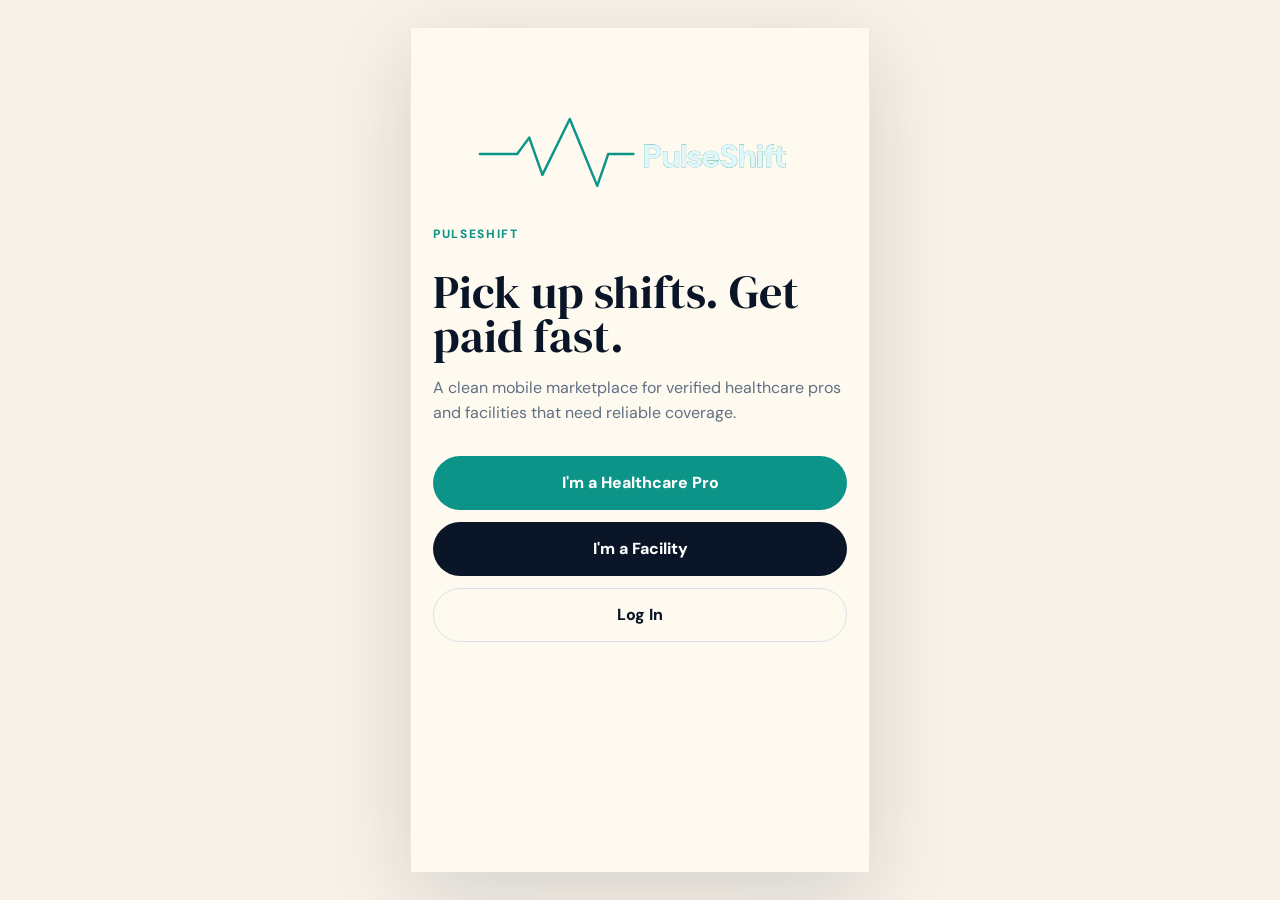
==== brand/index.html @ ff4b1d69 "Add branded PulseShift mobile web app" ====
<!doctype html>
<html lang="en">
  <head>
    <meta charset="utf-8" />
    <meta name="viewport" content="width=device-width, initial-scale=1, viewport-fit=cover" />
    <title>PulseShift</title>
    <meta name="theme-color" content="#0a1628" />
    <link rel="preconnect" href="https://fonts.googleapis.com" />
    <link rel="preconnect" href="https://fonts.gstatic.com" crossorigin />
    <link href="https://fonts.googleapis.com/css2?family=DM+Sans:wght@400;500;700;800&family=DM+Serif+Display&display=swap" rel="stylesheet" />
    <style>
      :root {
        --cream: #f7f2e8;
        --paper: #fffaf0;
        --navy: #0a1628;
        --teal: #0d9488;
        --teal-soft: #d9f3f0;
        --red: #d95f5f;
        --ink-soft: #607083;
        --line: #d9e1e7;
      }
      * { box-sizing: border-box; }
      body {
        margin: 0;
        min-height: 100vh;
        background: var(--cream);
        color: var(--navy);
        font-family: "DM Sans", system-ui, -apple-system, BlinkMacSystemFont, "Segoe UI", sans-serif;
      }
      button, input, select, textarea { font: inherit; }
      .app {
        width: min(460px, 100%);
        min-height: 100vh;
        margin: 0 auto;
        background: var(--paper);
        border-inline: 1px solid rgba(10, 22, 40, 0.08);
        box-shadow: 0 24px 80px rgba(10, 22, 40, 0.14);
      }
      .screen { min-height: 100vh; padding: 28px 22px 96px; }
      .logo { display: block; width: min(340px, 92%); height: auto; }
      .logo.hero { margin: 52px auto 30px; }
      .logo.small { width: 188px; }
      .logo-line { fill: none; stroke: var(--teal); stroke-width: 4.5; stroke-linecap: round; stroke-linejoin: round; }
      .logo-word {
        fill: #dff7fb;
        stroke: var(--teal);
        stroke-width: 0.7;
        paint-order: stroke;
        font-family: "DM Sans", system-ui, sans-serif;
        font-size: 58px;
        font-weight: 800;
        letter-spacing: 0;
      }
      .eyebrow { color: var(--teal); font-size: 12px; font-weight: 800; letter-spacing: 0.14em; text-transform: uppercase; }
      h1, h2, h3, p { margin-block: 0; }
      h1 { margin-top: 10px; font-family: "DM Serif Display", Georgia, serif; font-size: 46px; line-height: 0.96; font-weight: 400; }
      h2 { font-family: "DM Serif Display", Georgia, serif; font-size: 32px; line-height: 1; font-weight: 400; }
      .muted { color: var(--ink-soft); line-height: 1.55; }
      .stack { display: grid; gap: 14px; }
      .hero-copy { gap: 18px; }
      .actions { display: grid; gap: 12px; margin-top: 30px; }
      .btn {
        width: 100%;
        min-height: 54px;
        border: 0;
        border-radius: 999px;
        padding: 0 20px;
        background: var(--teal);
        color: white;
        font-weight: 800;
        cursor: pointer;
      }
      .btn.secondary { background: var(--navy); }
      .btn.ghost { background: transparent; color: var(--navy); border: 1px solid var(--line); }
      .topbar { display: flex; align-items: center; justify-content: space-between; gap: 12px; margin-bottom: 26px; }
      .avatar { width: 42px; height: 42px; border-radius: 50%; display: grid; place-items: center; background: var(--navy); color: white; font-weight: 800; }
      .section-head { display: flex; justify-content: space-between; align-items: end; gap: 12px; margin-bottom: 16px; }
      .pill { display: inline-flex; align-items: center; min-height: 30px; border-radius: 999px; padding: 0 12px; background: var(--teal-soft); color: var(--teal); font-size: 12px; font-weight: 800; }
      .pill.urgent { background: #ffe9e9; color: var(--red); }
      .card { border: 1px solid var(--line); border-radius: 8px; background: white; padding: 18px; box-shadow: 0 14px 32px rgba(10, 22, 40, 0.08); }
      .shift-card { display: grid; gap: 18px; }
      .shift-main { display: flex; justify-content: space-between; gap: 16px; }
      .shift-title { font-size: 18px; font-weight: 800; }
      .meta { color: var(--ink-soft); font-size: 14px; line-height: 1.45; }
      .shift-foot { display: flex; justify-content: space-between; align-items: center; gap: 14px; }
      .rate { color: var(--navy); font-size: 22px; font-weight: 800; }
      .tabs {
        position: fixed;
        left: 50%;
        bottom: 0;
        width: min(460px, 100%);
        transform: translateX(-50%);
        display: grid;
        grid-template-columns: repeat(3, 1fr);
        gap: 8px;
        padding: 10px 12px calc(10px + env(safe-area-inset-bottom));
        background: rgba(255, 250, 240, 0.96);
        border-top: 1px solid var(--line);
        backdrop-filter: blur(14px);
      }
      .tab { min-height: 48px; border: 0; border-radius: 8px; color: var(--ink-soft); background: transparent; font-size: 12px; font-weight: 800; cursor: pointer; }
      .tab.active { background: var(--navy); color: white; }
      .grid-2 { display: grid; grid-template-columns: 1fr 1fr; gap: 12px; }
      .metric { display: grid; gap: 6px; }
      .metric strong { font-size: 24px; }
      .field { display: grid; gap: 7px; }
      label { color: var(--navy); font-size: 13px; font-weight: 800; }
      input, select, textarea { width: 100%; border: 1px solid var(--line); border-radius: 8px; background: white; color: var(--navy); padding: 14px; outline-color: var(--teal); }
      textarea { min-height: 92px; resize: vertical; }
      .status-row { display: flex; justify-content: space-between; align-items: center; gap: 12px; padding-block: 12px; border-bottom: 1px solid var(--line); }
      .status-row:last-child { border-bottom: 0; }
      @media (min-width: 760px) {
        body { padding-block: 28px; }
        .app, .screen { min-height: calc(100vh - 56px); }
      }
    </style>
  </head>
  <body>
    <div id="app" class="app"></div>
    <script>
      const roles = ["RN", "LPN", "CNA", "MA", "PCT", "Phlebotomist", "RadTech", "EMT"];
      const shifts = [
        { id: "s1", facility: "Northline Medical Center", role: "RN", time: "Today, 2:54 PM - 10:54 PM", rate: 68, distance: "3.1 mi", urgent: true, address: "440 Lakeview Ave" },
        { id: "s2", facility: "Harbor Urgent Care", role: "RN", time: "Tomorrow, 7:00 AM - 3:00 PM", rate: 62, distance: "6.4 mi", urgent: false, address: "1188 Harbor Rd" },
        { id: "s3", facility: "Greenway Surgery Center", role: "RN", time: "Fri, 6:00 PM - 2:00 AM", rate: 74, distance: "8.9 mi", urgent: false, address: "72 Greenway Blvd" }
      ];
      const state = {
        screen: "home",
        tab: "shifts",
        userType: "worker",
        role: "RN",
        claimed: JSON.parse(localStorage.getItem("pulseshift_claimed") || "[]")
      };
      const app = document.getElementById("app");
      function logo(className = "") {
        return `
          <svg class="logo ${className}" viewBox="0 0 620 160" role="img" aria-label="PulseShift logo">
            <path class="logo-line" d="M18 84 H86 L108 54 L132 122 L182 20 L232 142 L252 84 H298" />
            <text class="logo-word" x="316" y="108">PulseShift</text>
          </svg>
        `;
      }
      function setScreen(screen, tab) { state.screen = screen; if (tab) state.tab = tab; render(); }
      function saveClaim(id) {
        if (!state.claimed.includes(id)) {
          state.claimed.push(id);
          localStorage.setItem("pulseshift_claimed", JSON.stringify(state.claimed));
        }
      }
      function layout(content, tabs = "") { app.innerHTML = `<main class="screen">${content}</main>${tabs}`; }
      function workerTabs() {
        return `<nav class="tabs" aria-label="Worker navigation"><button class="tab ${state.tab === "shifts" ? "active" : ""}" onclick="setScreen('worker','shifts')">Shifts</button><button class="tab ${state.tab === "mine" ? "active" : ""}" onclick="setScreen('worker','mine')">My Shifts</button><button class="tab ${state.tab === "profile" ? "active" : ""}" onclick="setScreen('worker','profile')">Profile</button></nav>`;
      }
      function facilityTabs() {
        return `<nav class="tabs" aria-label="Facility navigation"><button class="tab ${state.tab === "post" ? "active" : ""}" onclick="setScreen('facility','post')">Post</button><button class="tab ${state.tab === "posted" ? "active" : ""}" onclick="setScreen('facility','posted')">My Shifts</button><button class="tab ${state.tab === "account" ? "active" : ""}" onclick="setScreen('facility','account')">Account</button></nav>`;
      }
      function topbar(subtitle = "Healthcare shift marketplace") {
        return `<header class="topbar"><div>${logo("small")}</div><div class="avatar">${state.userType === "worker" ? state.role : "F"}</div></header><p class="eyebrow">${subtitle}</p>`;
      }
      function shiftCard(shift, detail = false) {
        return `<article class="card shift-card"><div class="shift-main"><div><p class="shift-title">${shift.facility}</p><p class="meta">${shift.time}<br>${shift.address}</p></div>${shift.urgent ? `<span class="pill urgent">Urgent</span>` : ""}</div><div class="shift-foot"><span class="pill">${shift.role}</span><strong class="rate">$${shift.rate}/hr</strong><span class="meta">${shift.distance}</span></div>${detail ? `<button class="btn" onclick="claimShift('${shift.id}')">Claim Shift</button>` : `<button class="btn ghost" onclick="setScreen('detail-${shift.id}')">View Details</button>`}</article>`;
      }
      function claimShift(id) { saveClaim(id); setScreen("worker", "mine"); }
      function renderHome() {
        layout(`${logo("hero")}<section class="stack hero-copy"><p class="eyebrow">PulseShift</p><h1>Pick up shifts. Get paid fast.</h1><p class="muted">A clean mobile marketplace for verified healthcare pros and facilities that need reliable coverage.</p></section><div class="actions"><button class="btn" onclick="state.userType='worker'; setScreen('worker','shifts')">I'm a Healthcare Pro</button><button class="btn secondary" onclick="state.userType='facility'; setScreen('facility','post')">I'm a Facility</button><button class="btn ghost" onclick="setScreen('login')">Log In</button></div>`);
      }
      function renderLogin() {
        layout(`${logo("hero")}<section class="stack"><h2>Welcome back</h2><div class="field"><label>Email</label><input type="email" value="alex@pulseshift.demo"></div><div class="field"><label>Password</label><input type="password" value="password"></div><button class="btn" onclick="setScreen('worker','shifts')">Log In</button><button class="btn ghost" onclick="setScreen('home')">Back</button></section>`);
      }
      function renderWorker() {
        if (state.tab === "mine") return renderWorkerMine();
        if (state.tab === "profile") return renderProfile();
        layout(`${topbar("Open shifts")}<div class="section-head"><div><h2>Open Shifts</h2><p class="muted">Filtered for ${state.role}, sorted by distance.</p></div><span class="pill">${state.role}</span></div><div class="stack">${shifts.filter(s => s.role === state.role).map(s => shiftCard(s)).join("")}</div>`, workerTabs());
      }
      function renderDetail(id) {
        const shift = shifts.find(s => s.id === id) || shifts[0];
        layout(`${topbar("Shift detail")}<div class="section-head"><h2>Shift Detail</h2><button class="btn ghost" style="width:auto;min-height:40px" onclick="setScreen('worker','shifts')">Back</button></div>${shiftCard(shift, true)}<section class="card stack" style="margin-top:14px"><p class="shift-title">What to expect</p><p class="muted">Telemetry floor support, active license required. Claiming uses an atomic Firestore transaction in production.</p></section>`, workerTabs());
      }
      function renderWorkerMine() {
        const claimed = shifts.filter(s => state.claimed.includes(s.id));
        const total = claimed.reduce((sum, s) => sum + s.rate * 8, 0);
        layout(`${topbar("My shifts")}<div class="grid-2" style="margin-bottom:16px"><div class="card metric"><span class="meta">This week</span><strong>$${total}</strong></div><div class="card metric"><span class="meta">All time</span><strong>$${total}</strong></div></div><div class="section-head"><h2>Upcoming</h2><span class="pill">${claimed.length}</span></div><div class="stack">${claimed.length ? claimed.map(s => shiftCard(s)).join("") : `<div class="card"><p class="muted">Claim a shift to see it here.</p></div>`}</div>`, workerTabs());
      }
      function renderProfile() {
        layout(`${topbar("Profile")}<div class="section-head"><h2>Credentials</h2><span class="pill">Verified</span></div><section class="card"><div class="status-row"><strong>License</strong><span class="pill">Active</span></div><div class="status-row"><strong>Background check</strong><span class="pill">Clear</span></div><div class="status-row"><strong>Immunizations</strong><span class="pill urgent">Pending</span></div></section><div class="actions"><button class="btn">Edit Profile</button><button class="btn ghost">Payout Settings</button></div>`, workerTabs());
      }
      function renderFacility() {
        if (state.tab === "posted") return renderPosted();
        if (state.tab === "account") return renderAccount();
        layout(`${topbar("Facility tools")}<div class="section-head"><h2>Post Shift</h2><span class="pill">Facility</span></div><section class="card stack"><div class="field"><label>Role needed</label><select>${roles.map(r => `<option>${r}</option>`).join("")}</select></div><div class="grid-2"><div class="field"><label>Date</label><input type="date"></div><div class="field"><label>Hourly rate</label><input type="number" value="68"></div></div><div class="grid-2"><div class="field"><label>Start</label><input type="time" value="14:00"></div><div class="field"><label>End</label><input type="time" value="22:00"></div></div><div class="field"><label>Notes</label><textarea>Telemetry floor, active license required.</textarea></div><button class="btn" onclick="setScreen('facility','posted')">Post Shift</button></section>`, facilityTabs());
      }
      function renderPosted() { layout(`${topbar("Posted shifts")}<div class="section-head"><h2>My Shifts</h2><span class="pill">3 active</span></div><div class="stack">${shifts.map(s => shiftCard(s)).join("")}</div>`, facilityTabs()); }
      function renderAccount() { layout(`${topbar("Account")}<section class="card"><div class="status-row"><strong>Billing</strong><span class="pill">Connected</span></div><div class="status-row"><strong>Usage this month</strong><span class="meta">18 shifts</span></div><div class="status-row"><strong>Verification</strong><span class="pill">Active</span></div></section><div class="actions"><button class="btn ghost">Settings</button></div>`, facilityTabs()); }
      function render() {
        if (state.screen === "home") return renderHome();
        if (state.screen === "login") return renderLogin();
        if (state.screen === "worker") return renderWorker();
        if (state.screen.startsWith("detail-")) return renderDetail(state.screen.replace("detail-", ""));
        if (state.screen === "facility") return renderFacility();
      }
      render();
    </script>
  </body>
</html>
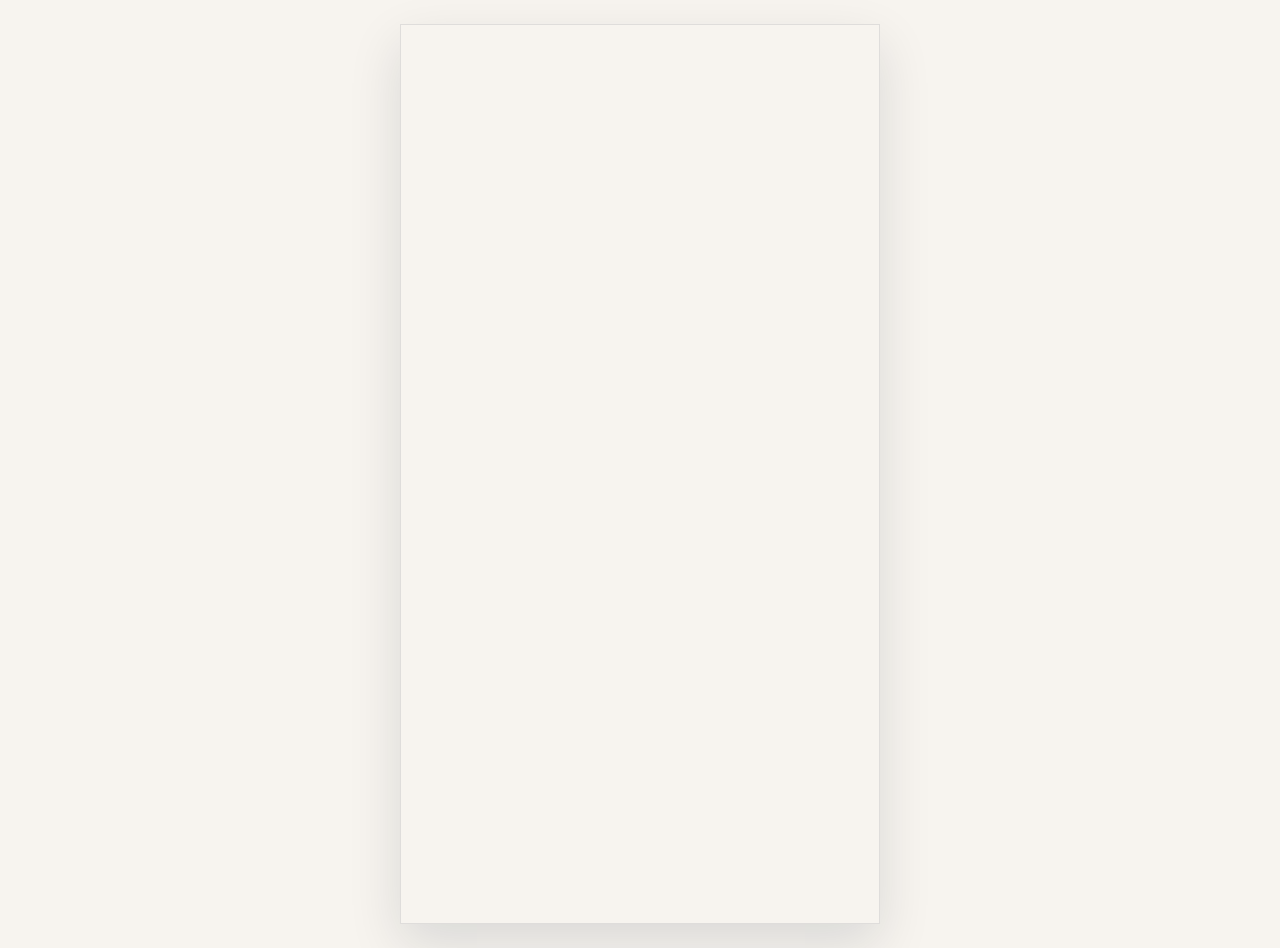
==== commit e6782397: "Redirect brand app to V1 implementation" ====
--- a/brand/index.html
+++ b/brand/index.html
@@ -2,203 +2,12 @@
 <html lang="en">
   <head>
     <meta charset="utf-8" />
-    <meta name="viewport" content="width=device-width, initial-scale=1, viewport-fit=cover" />
+    <meta name="viewport" content="width=device-width, initial-scale=1" />
+    <meta http-equiv="refresh" content="0; url=../v1/" />
     <title>PulseShift</title>
-    <meta name="theme-color" content="#0a1628" />
-    <link rel="preconnect" href="https://fonts.googleapis.com" />
-    <link rel="preconnect" href="https://fonts.gstatic.com" crossorigin />
-    <link href="https://fonts.googleapis.com/css2?family=DM+Sans:wght@400;500;700;800&family=DM+Serif+Display&display=swap" rel="stylesheet" />
-    <style>
-      :root {
-        --cream: #f7f2e8;
-        --paper: #fffaf0;
-        --navy: #0a1628;
-        --teal: #0d9488;
-        --teal-soft: #d9f3f0;
-        --red: #d95f5f;
-        --ink-soft: #607083;
-        --line: #d9e1e7;
-      }
-      * { box-sizing: border-box; }
-      body {
-        margin: 0;
-        min-height: 100vh;
-        background: var(--cream);
-        color: var(--navy);
-        font-family: "DM Sans", system-ui, -apple-system, BlinkMacSystemFont, "Segoe UI", sans-serif;
-      }
-      button, input, select, textarea { font: inherit; }
-      .app {
-        width: min(460px, 100%);
-        min-height: 100vh;
-        margin: 0 auto;
-        background: var(--paper);
-        border-inline: 1px solid rgba(10, 22, 40, 0.08);
-        box-shadow: 0 24px 80px rgba(10, 22, 40, 0.14);
-      }
-      .screen { min-height: 100vh; padding: 28px 22px 96px; }
-      .logo { display: block; width: min(340px, 92%); height: auto; }
-      .logo.hero { margin: 52px auto 30px; }
-      .logo.small { width: 188px; }
-      .logo-line { fill: none; stroke: var(--teal); stroke-width: 4.5; stroke-linecap: round; stroke-linejoin: round; }
-      .logo-word {
-        fill: #dff7fb;
-        stroke: var(--teal);
-        stroke-width: 0.7;
-        paint-order: stroke;
-        font-family: "DM Sans", system-ui, sans-serif;
-        font-size: 58px;
-        font-weight: 800;
-        letter-spacing: 0;
-      }
-      .eyebrow { color: var(--teal); font-size: 12px; font-weight: 800; letter-spacing: 0.14em; text-transform: uppercase; }
-      h1, h2, h3, p { margin-block: 0; }
-      h1 { margin-top: 10px; font-family: "DM Serif Display", Georgia, serif; font-size: 46px; line-height: 0.96; font-weight: 400; }
-      h2 { font-family: "DM Serif Display", Georgia, serif; font-size: 32px; line-height: 1; font-weight: 400; }
-      .muted { color: var(--ink-soft); line-height: 1.55; }
-      .stack { display: grid; gap: 14px; }
-      .hero-copy { gap: 18px; }
-      .actions { display: grid; gap: 12px; margin-top: 30px; }
-      .btn {
-        width: 100%;
-        min-height: 54px;
-        border: 0;
-        border-radius: 999px;
-        padding: 0 20px;
-        background: var(--teal);
-        color: white;
-        font-weight: 800;
-        cursor: pointer;
-      }
-      .btn.secondary { background: var(--navy); }
-      .btn.ghost { background: transparent; color: var(--navy); border: 1px solid var(--line); }
-      .topbar { display: flex; align-items: center; justify-content: space-between; gap: 12px; margin-bottom: 26px; }
-      .avatar { width: 42px; height: 42px; border-radius: 50%; display: grid; place-items: center; background: var(--navy); color: white; font-weight: 800; }
-      .section-head { display: flex; justify-content: space-between; align-items: end; gap: 12px; margin-bottom: 16px; }
-      .pill { display: inline-flex; align-items: center; min-height: 30px; border-radius: 999px; padding: 0 12px; background: var(--teal-soft); color: var(--teal); font-size: 12px; font-weight: 800; }
-      .pill.urgent { background: #ffe9e9; color: var(--red); }
-      .card { border: 1px solid var(--line); border-radius: 8px; background: white; padding: 18px; box-shadow: 0 14px 32px rgba(10, 22, 40, 0.08); }
-      .shift-card { display: grid; gap: 18px; }
-      .shift-main { display: flex; justify-content: space-between; gap: 16px; }
-      .shift-title { font-size: 18px; font-weight: 800; }
-      .meta { color: var(--ink-soft); font-size: 14px; line-height: 1.45; }
-      .shift-foot { display: flex; justify-content: space-between; align-items: center; gap: 14px; }
-      .rate { color: var(--navy); font-size: 22px; font-weight: 800; }
-      .tabs {
-        position: fixed;
-        left: 50%;
-        bottom: 0;
-        width: min(460px, 100%);
-        transform: translateX(-50%);
-        display: grid;
-        grid-template-columns: repeat(3, 1fr);
-        gap: 8px;
-        padding: 10px 12px calc(10px + env(safe-area-inset-bottom));
-        background: rgba(255, 250, 240, 0.96);
-        border-top: 1px solid var(--line);
-        backdrop-filter: blur(14px);
-      }
-      .tab { min-height: 48px; border: 0; border-radius: 8px; color: var(--ink-soft); background: transparent; font-size: 12px; font-weight: 800; cursor: pointer; }
-      .tab.active { background: var(--navy); color: white; }
-      .grid-2 { display: grid; grid-template-columns: 1fr 1fr; gap: 12px; }
-      .metric { display: grid; gap: 6px; }
-      .metric strong { font-size: 24px; }
-      .field { display: grid; gap: 7px; }
-      label { color: var(--navy); font-size: 13px; font-weight: 800; }
-      input, select, textarea { width: 100%; border: 1px solid var(--line); border-radius: 8px; background: white; color: var(--navy); padding: 14px; outline-color: var(--teal); }
-      textarea { min-height: 92px; resize: vertical; }
-      .status-row { display: flex; justify-content: space-between; align-items: center; gap: 12px; padding-block: 12px; border-bottom: 1px solid var(--line); }
-      .status-row:last-child { border-bottom: 0; }
-      @media (min-width: 760px) {
-        body { padding-block: 28px; }
-        .app, .screen { min-height: calc(100vh - 56px); }
-      }
-    </style>
+    <script>window.location.replace('../v1/');</script>
   </head>
   <body>
-    <div id="app" class="app"></div>
-    <script>
-      const roles = ["RN", "LPN", "CNA", "MA", "PCT", "Phlebotomist", "RadTech", "EMT"];
-      const shifts = [
-        { id: "s1", facility: "Northline Medical Center", role: "RN", time: "Today, 2:54 PM - 10:54 PM", rate: 68, distance: "3.1 mi", urgent: true, address: "440 Lakeview Ave" },
-        { id: "s2", facility: "Harbor Urgent Care", role: "RN", time: "Tomorrow, 7:00 AM - 3:00 PM", rate: 62, distance: "6.4 mi", urgent: false, address: "1188 Harbor Rd" },
-        { id: "s3", facility: "Greenway Surgery Center", role: "RN", time: "Fri, 6:00 PM - 2:00 AM", rate: 74, distance: "8.9 mi", urgent: false, address: "72 Greenway Blvd" }
-      ];
-      const state = {
-        screen: "home",
-        tab: "shifts",
-        userType: "worker",
-        role: "RN",
-        claimed: JSON.parse(localStorage.getItem("pulseshift_claimed") || "[]")
-      };
-      const app = document.getElementById("app");
-      function logo(className = "") {
-        return `
-          <svg class="logo ${className}" viewBox="0 0 620 160" role="img" aria-label="PulseShift logo">
-            <path class="logo-line" d="M18 84 H86 L108 54 L132 122 L182 20 L232 142 L252 84 H298" />
-            <text class="logo-word" x="316" y="108">PulseShift</text>
-          </svg>
-        `;
-      }
-      function setScreen(screen, tab) { state.screen = screen; if (tab) state.tab = tab; render(); }
-      function saveClaim(id) {
-        if (!state.claimed.includes(id)) {
-          state.claimed.push(id);
-          localStorage.setItem("pulseshift_claimed", JSON.stringify(state.claimed));
-        }
-      }
-      function layout(content, tabs = "") { app.innerHTML = `<main class="screen">${content}</main>${tabs}`; }
-      function workerTabs() {
-        return `<nav class="tabs" aria-label="Worker navigation"><button class="tab ${state.tab === "shifts" ? "active" : ""}" onclick="setScreen('worker','shifts')">Shifts</button><button class="tab ${state.tab === "mine" ? "active" : ""}" onclick="setScreen('worker','mine')">My Shifts</button><button class="tab ${state.tab === "profile" ? "active" : ""}" onclick="setScreen('worker','profile')">Profile</button></nav>`;
-      }
-      function facilityTabs() {
-        return `<nav class="tabs" aria-label="Facility navigation"><button class="tab ${state.tab === "post" ? "active" : ""}" onclick="setScreen('facility','post')">Post</button><button class="tab ${state.tab === "posted" ? "active" : ""}" onclick="setScreen('facility','posted')">My Shifts</button><button class="tab ${state.tab === "account" ? "active" : ""}" onclick="setScreen('facility','account')">Account</button></nav>`;
-      }
-      function topbar(subtitle = "Healthcare shift marketplace") {
-        return `<header class="topbar"><div>${logo("small")}</div><div class="avatar">${state.userType === "worker" ? state.role : "F"}</div></header><p class="eyebrow">${subtitle}</p>`;
-      }
-      function shiftCard(shift, detail = false) {
-        return `<article class="card shift-card"><div class="shift-main"><div><p class="shift-title">${shift.facility}</p><p class="meta">${shift.time}<br>${shift.address}</p></div>${shift.urgent ? `<span class="pill urgent">Urgent</span>` : ""}</div><div class="shift-foot"><span class="pill">${shift.role}</span><strong class="rate">$${shift.rate}/hr</strong><span class="meta">${shift.distance}</span></div>${detail ? `<button class="btn" onclick="claimShift('${shift.id}')">Claim Shift</button>` : `<button class="btn ghost" onclick="setScreen('detail-${shift.id}')">View Details</button>`}</article>`;
-      }
-      function claimShift(id) { saveClaim(id); setScreen("worker", "mine"); }
-      function renderHome() {
-        layout(`${logo("hero")}<section class="stack hero-copy"><p class="eyebrow">PulseShift</p><h1>Pick up shifts. Get paid fast.</h1><p class="muted">A clean mobile marketplace for verified healthcare pros and facilities that need reliable coverage.</p></section><div class="actions"><button class="btn" onclick="state.userType='worker'; setScreen('worker','shifts')">I'm a Healthcare Pro</button><button class="btn secondary" onclick="state.userType='facility'; setScreen('facility','post')">I'm a Facility</button><button class="btn ghost" onclick="setScreen('login')">Log In</button></div>`);
-      }
-      function renderLogin() {
-        layout(`${logo("hero")}<section class="stack"><h2>Welcome back</h2><div class="field"><label>Email</label><input type="email" value="alex@pulseshift.demo"></div><div class="field"><label>Password</label><input type="password" value="password"></div><button class="btn" onclick="setScreen('worker','shifts')">Log In</button><button class="btn ghost" onclick="setScreen('home')">Back</button></section>`);
-      }
-      function renderWorker() {
-        if (state.tab === "mine") return renderWorkerMine();
-        if (state.tab === "profile") return renderProfile();
-        layout(`${topbar("Open shifts")}<div class="section-head"><div><h2>Open Shifts</h2><p class="muted">Filtered for ${state.role}, sorted by distance.</p></div><span class="pill">${state.role}</span></div><div class="stack">${shifts.filter(s => s.role === state.role).map(s => shiftCard(s)).join("")}</div>`, workerTabs());
-      }
-      function renderDetail(id) {
-        const shift = shifts.find(s => s.id === id) || shifts[0];
-        layout(`${topbar("Shift detail")}<div class="section-head"><h2>Shift Detail</h2><button class="btn ghost" style="width:auto;min-height:40px" onclick="setScreen('worker','shifts')">Back</button></div>${shiftCard(shift, true)}<section class="card stack" style="margin-top:14px"><p class="shift-title">What to expect</p><p class="muted">Telemetry floor support, active license required. Claiming uses an atomic Firestore transaction in production.</p></section>`, workerTabs());
-      }
-      function renderWorkerMine() {
-        const claimed = shifts.filter(s => state.claimed.includes(s.id));
-        const total = claimed.reduce((sum, s) => sum + s.rate * 8, 0);
-        layout(`${topbar("My shifts")}<div class="grid-2" style="margin-bottom:16px"><div class="card metric"><span class="meta">This week</span><strong>$${total}</strong></div><div class="card metric"><span class="meta">All time</span><strong>$${total}</strong></div></div><div class="section-head"><h2>Upcoming</h2><span class="pill">${claimed.length}</span></div><div class="stack">${claimed.length ? claimed.map(s => shiftCard(s)).join("") : `<div class="card"><p class="muted">Claim a shift to see it here.</p></div>`}</div>`, workerTabs());
-      }
-      function renderProfile() {
-        layout(`${topbar("Profile")}<div class="section-head"><h2>Credentials</h2><span class="pill">Verified</span></div><section class="card"><div class="status-row"><strong>License</strong><span class="pill">Active</span></div><div class="status-row"><strong>Background check</strong><span class="pill">Clear</span></div><div class="status-row"><strong>Immunizations</strong><span class="pill urgent">Pending</span></div></section><div class="actions"><button class="btn">Edit Profile</button><button class="btn ghost">Payout Settings</button></div>`, workerTabs());
-      }
-      function renderFacility() {
-        if (state.tab === "posted") return renderPosted();
-        if (state.tab === "account") return renderAccount();
-        layout(`${topbar("Facility tools")}<div class="section-head"><h2>Post Shift</h2><span class="pill">Facility</span></div><section class="card stack"><div class="field"><label>Role needed</label><select>${roles.map(r => `<option>${r}</option>`).join("")}</select></div><div class="grid-2"><div class="field"><label>Date</label><input type="date"></div><div class="field"><label>Hourly rate</label><input type="number" value="68"></div></div><div class="grid-2"><div class="field"><label>Start</label><input type="time" value="14:00"></div><div class="field"><label>End</label><input type="time" value="22:00"></div></div><div class="field"><label>Notes</label><textarea>Telemetry floor, active license required.</textarea></div><button class="btn" onclick="setScreen('facility','posted')">Post Shift</button></section>`, facilityTabs());
-      }
-      function renderPosted() { layout(`${topbar("Posted shifts")}<div class="section-head"><h2>My Shifts</h2><span class="pill">3 active</span></div><div class="stack">${shifts.map(s => shiftCard(s)).join("")}</div>`, facilityTabs()); }
-      function renderAccount() { layout(`${topbar("Account")}<section class="card"><div class="status-row"><strong>Billing</strong><span class="pill">Connected</span></div><div class="status-row"><strong>Usage this month</strong><span class="meta">18 shifts</span></div><div class="status-row"><strong>Verification</strong><span class="pill">Active</span></div></section><div class="actions"><button class="btn ghost">Settings</button></div>`, facilityTabs()); }
-      function render() {
-        if (state.screen === "home") return renderHome();
-        if (state.screen === "login") return renderLogin();
-        if (state.screen === "worker") return renderWorker();
-        if (state.screen.startsWith("detail-")) return renderDetail(state.screen.replace("detail-", ""));
-        if (state.screen === "facility") return renderFacility();
-      }
-      render();
-    </script>
+    <p><a href="../v1/">Open PulseShift V1</a></p>
   </body>
 </html>
